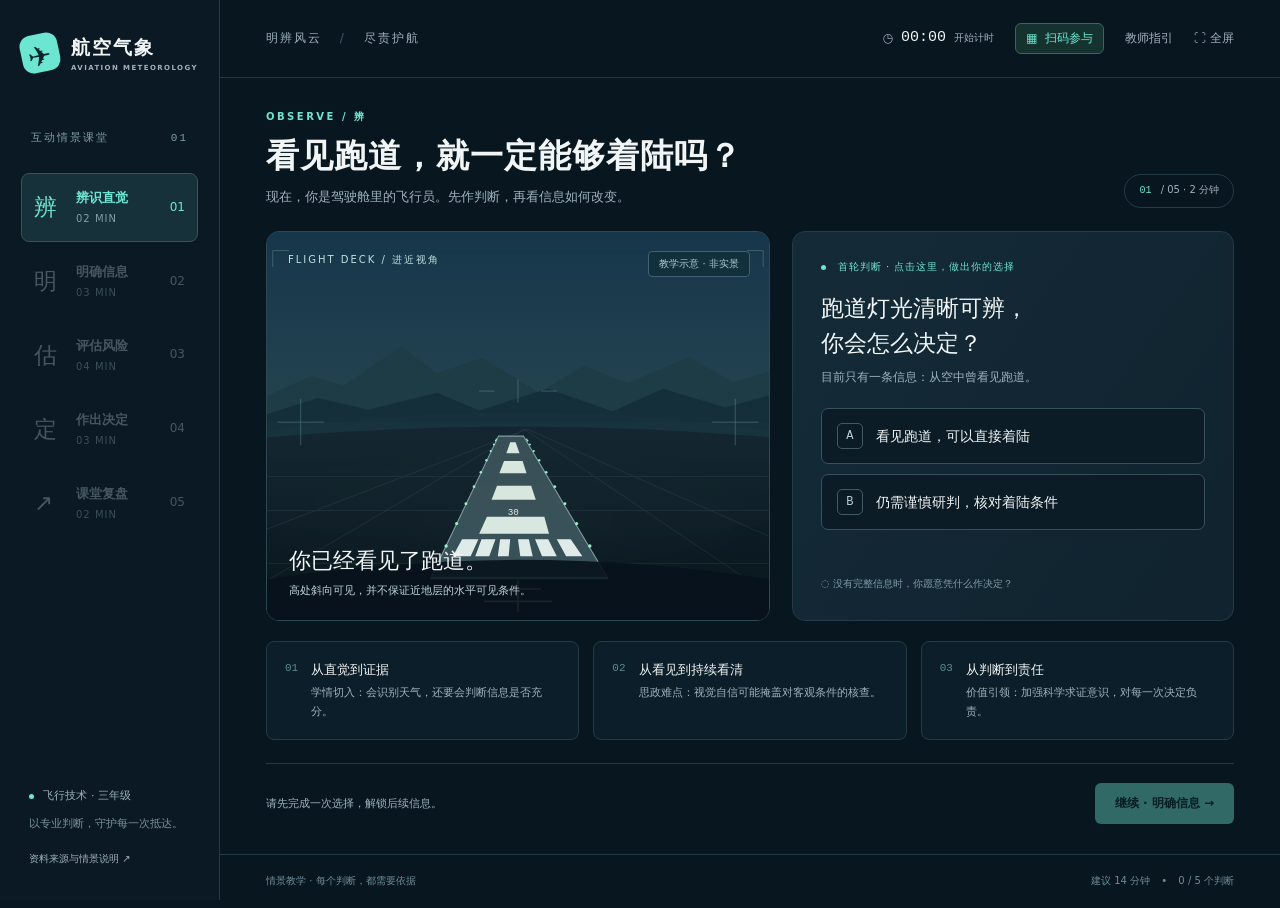
==== index.html @ 800b9dc3 "Publish aviation meteorology interactive classroom Add the complete classroom, mobile sharing page, " ====
<!doctype html>
<html lang="zh-CN">
<head><meta charset="UTF-8"><meta name="viewport" content="width=device-width,initial-scale=1"><meta name="theme-color" content="#08161f"><meta name="description" content="航空气象课程思政互动课堂：围绕低能见度进近与伊春案例，在辨、明、估、定中练习有依据的安全判断。"><title>明辨风云 · 尽责护航 | 航空气象互动课堂</title><link rel="stylesheet" href="style.css"><script src="app.js" defer></script><script src="share.js" defer></script></head>
<body>
<div class="app-shell">
<aside class="sidebar" aria-label="课堂导航">
<a class="brand" href="#" aria-label="航空气象课堂首页"><span class="brand-icon">✈</span><span>航空气象<small>AVIATION METEOROLOGY</small></span></a>
<div class="course-label">互动情景课堂 <span>01</span></div>
<nav id="stage-nav" aria-label="教学阶段"></nav>
<div class="side-bottom"><span class="status-dot"></span> 飞行技术 · 三年级<p>以专业判断，守护每一次抵达。</p><button class="text-btn" data-action="sources">资料来源与情景说明 ↗</button></div>
</aside>
<div class="workspace">
<header class="topbar"><div class="breadcrumb">明辨风云 <span>/</span> 尽责护航</div><div class="tools"><button id="clock" data-action="timer" title="开始或暂停课堂计时" aria-label="开始课堂计时">◷ <span id="clock-value">00:00</span><span id="clock-state">开始计时</span></button><button data-action="share" class="share-trigger" aria-haspopup="dialog" aria-controls="share-dialog"><span aria-hidden="true">▦</span> 扫码参与</button><button data-action="teacher" class="utility">教师指引</button><button data-action="fullscreen" class="utility" aria-label="切换全屏">⛶ <span>全屏</span></button></div></header>
<main id="main" tabindex="-1"></main>
<footer class="footer"><span>情景教学 · 每个判断，都需要依据</span><span>建议 14 分钟 <span class="footer-dot">•</span> <span id="progress-label">0 / 5 个判断</span></span></footer>
</div></div>
<dialog id="teacher-dialog" aria-labelledby="teacher-title"><div class="dialog-head"><span class="eyebrow">TEACHING GUIDE</span><button data-action="close-dialog" aria-label="关闭教师指引">✕</button></div><h2 id="teacher-title">把“知道”带到“做到”</h2><p class="muted">面向飞行技术专业三年级；以下为教学预判，可用首题检验，不是实测学情统计。</p><div class="guide-table"><div><b>学情分析</b><p>已有天气现象与报文基础，但易把“看见跑道”当作着陆充分条件；对动态恶化和运行限制的联系不够熟练。</p></div><div><b>思政难点 → 育人目标</b><p>视觉自信压过证据 → 加强科学求证意识<br>完成任务压过限制 → 提高规章执行自觉<br>知道风险却迟疑行动 → 培养生命至上的责任担当</p></div></div><ol class="lesson-plan"><li><b>辨 · 2分钟</b> 先投票，再显现近地层雾。追问：刚才的依据充分吗？</li><li><b>明 · 3分钟</b> 点击报文字段。追问：VIS与RVR在描述同一件事吗？</li><li><b>估 · 4分钟</b> 两次决策逐步揭示。追问：许可、经验能否替代适用标准？</li><li><b>定 · 3分钟</b> 在独立RVR情景中作决定，用证据、限制、行动组织回答。</li><li><b>复盘 · 2分钟</b> 对照首次选择，讨论如何把安全责任落实为明确的机组行动。</li></ol><div class="callout">可用键盘 Tab 选择、Enter 确认；←/→ 切换已解锁阶段。右上角控制计时与全屏。课堂选择仅保存在当前浏览器，不汇总班级数据。</div><button class="danger-link" data-action="reset-prompt">重新开始本轮课堂</button><div id="reset-confirm" hidden><p>将清除本浏览器的选择、反思和计时。</p><button class="primary" data-action="reset">确认重新开始</button> <button class="secondary" data-action="cancel-reset">保留当前进度</button></div></dialog>
<dialog id="sources-dialog" aria-labelledby="sources-title"><div class="dialog-head"><span class="eyebrow">SOURCES & SCOPE</span><button data-action="close-dialog" aria-label="关闭资料来源">✕</button></div><h2 id="sources-title">有出处，也有边界</h2><div class="source-item"><span>01 / 真实案例</span><h3>2010年8月24日伊春飞机坠毁事故</h3><p>采用2012年公布的最终调查报告；页面时间均为北京时间。案例为VOR/DME非精密进近，MDA 440米是报告所载高度，不是离地高度。报告在此处未提供RVR值，本课堂不补造历史RVR或原始METAR。</p><a href="https://www.mem.gov.cn/gk/sgcc/tbzdsgdcbg/2012/201206/t20120629_245232.shtml" target="_blank" rel="noopener noreferrer">应急管理部 · 最终事故调查报告 ↗</a></div><div class="source-item"><span>02 / 运行概念</span><h3>航空器运营人全天候运行规定</h3><p>民航局公开文件：进近标准涉及VIS/RVR及DA/H或MDA/H，还取决于程序、设备、机组资格及运营人批准。进近终止限制与最低高度处的目视参考判断需要分别核对。</p><a href="https://www.caac.gov.cn/XXGK/XXGK/GFXWJ/202602/P020260204582783346318.pdf" target="_blank" rel="noopener noreferrer">民航局 · 全天候运行规定（公开PDF）↗</a></div><div class="source-item"><span>03 / RVR概念</span><p>RVR描述驾驶员在跑道中线上可辨认跑道标志或灯光的距离，受大气透明度、背景亮度及灯光等因素影响。</p><a href="https://www.faa.gov/about/office_org/headquarters_offices/ato/service_units/techops/navservices/lsg/rvr" target="_blank" rel="noopener noreferrer">FAA · Runway Visual Range ↗</a></div><p class="callout">报文与精密进近练习均为独立的教学设定，不是伊春事故实况。动画仅表达斜向可见不等于近地水平可见，不按比例还原。课堂用于判断训练；实际运行以现行规章、经批准的运行手册与航图为准。</p><p class="muted">资料核验：2026年10月15日。</p></dialog>
<dialog id="share-dialog" class="share-dialog" aria-labelledby="share-title"><div class="dialog-head"><span class="eyebrow">JOIN THE CLASSROOM</span><button data-action="share-close" aria-label="关闭扫码分享">✕</button></div><h2 id="share-title">扫码，进入你的驾驶舱</h2><p class="muted">用手机扫描二维码，独立完成“辨、明、估、定”的情景判断。</p><div class="share-dialog-grid"><div class="qr-frame"><img src="classroom-qr.svg" width="280" height="280" alt="航空气象互动课堂二维码，指向本课堂首页"></div><div class="share-steps"><span class="eyebrow">从一份判断开始</span><ol><li>使用手机相机或扫一扫识别二维码</li><li>在浏览器中打开课堂网页</li><li>以飞行员身份，逐步作出你的选择</li></ol><p class="muted">每台手机的答题进度独立保存，不会显示或覆盖教师端的选择。</p><a class="share-poster-link" href="share.html" target="_blank" rel="noopener">打开大屏分享页 ↗</a></div></div><label class="small-label" for="share-url">也可以直接复制课堂链接</label><div class="share-link-row"><input id="share-url" class="share-url" readonly value="https://amberx-stack.github.io/aviation-weather-classroom" aria-label="课堂分享链接"><button class="primary" data-action="copy-link">复制链接</button></div><div class="share-actions"><a class="secondary download-qr" href="classroom-qr.png" download="航空气象课堂二维码.png">下载二维码</a><button class="secondary native-share" data-action="native-share" hidden>系统分享</button></div><p class="share-access-note">公开课堂：拿到链接即可参与，无需登录ChatGPT。</p><p id="share-status" class="muted" role="status" aria-live="polite"></p></dialog>
<div id="toast" role="status" aria-live="polite"></div>
</body></html>
---- style.css ----
:root{color-scheme:dark;--bg:#08161f;--panel:#0d202c;--panel2:#122a37;--line:#233b47;--text:#f1f5f5;--muted:#9eb2bd;--cyan:#6ce5d1;--amber:#f5c477;--red:#ff9b91;--font:Inter,"PingFang SC","Microsoft YaHei",system-ui,sans-serif}*{box-sizing:border-box}body{margin:0;background:var(--bg);color:var(--text);font-family:var(--font);font-size:16px;line-height:1.65}button,a,input,textarea{ -webkit-tap-highlight-color:transparent}button{font:inherit;color:inherit;cursor:pointer}button:disabled{cursor:not-allowed;opacity:.4}button:focus-visible,a:focus-visible,textarea:focus-visible{outline:3px solid var(--cyan);outline-offset:4px}button{border:0}a{color:var(--cyan)}.app-shell{display:flex;min-height:100vh}.sidebar{width:220px;flex-shrink:0;border-right:1px solid var(--line);padding:32px 21px;display:flex;flex-direction:column;position:fixed;inset:0 auto 0 0;background:#0a1923;z-index:2}.brand{display:flex;gap:12px;align-items:center;text-decoration:none;color:var(--text);font-weight:650;letter-spacing:2px;font-size:19px}.brand-icon{display:grid;place-items:center;background:var(--cyan);color:#09232a;width:38px;height:38px;border-radius:11px;font-size:28px;transform:rotate(-12deg)}.brand small{display:block;font-size:7px;letter-spacing:1.4px;color:var(--muted)}.course-label{font-size:11px;letter-spacing:2px;color:#809ca9;margin:54px 10px 21px;display:flex;justify-content:space-between}.course-label span{font-family:monospace}.nav-step{display:flex;width:100%;text-align:left;gap:13px;align-items:center;padding:13px 12px;background:none;border-radius:8px;margin:5px 0;color:var(--muted);border:1px solid transparent;position:relative}.nav-step.active{background:#17313a;border-color:#335653;color:var(--cyan)}.nav-step .han{font-size:23px;line-height:1;width:29px}.nav-step .nav-title{font-size:13px;display:block;font-weight:600}.nav-step .nav-time{font-size:10px;display:block;margin-top:3px;color:#829da9;letter-spacing:1px}.nav-step .tick{margin-left:auto;font-size:12px}.side-bottom{margin-top:auto;padding:50px 8px 0;color:var(--muted);font-size:11px}.side-bottom p{font-size:11px;color:#78929f;margin:10px 0 17px}.status-dot{display:inline-block;width:5px;height:5px;background:var(--cyan);border-radius:50%;margin-right:6px}.text-btn{background:none;padding:0;color:var(--muted);font-size:10px;text-align:left}.workspace{margin-left:220px;width:calc(100% - 220px);min-height:100vh;display:flex;flex-direction:column}.topbar{height:78px;display:flex;align-items:center;justify-content:space-between;padding:0 46px;border-bottom:1px solid var(--line);gap:15px}.breadcrumb{font-size:12px;letter-spacing:2px;color:var(--muted)}.breadcrumb span{margin:0 12px;color:#3f5966}.tools{display:flex;gap:21px;align-items:center}.tools button{background:none;padding:4px 0;font-size:12px;color:var(--muted)}#clock{display:flex;gap:8px;align-items:center}#clock-value{font-family:monospace;color:var(--text);font-size:15px}#clock-state{font-size:10px}#clock.over #clock-value{color:var(--amber)}main{padding:31px 46px 30px;width:100%;max-width:1660px;margin:auto;outline:none}.eyebrow{display:block;font-size:10px;color:var(--cyan);letter-spacing:2.5px;font-weight:650}.page-heading{display:flex;align-items:flex-end;justify-content:space-between;gap:20px;margin:0 0 23px}.page-heading h1{font-size:clamp(25px,2.6vw,39px);letter-spacing:1px;line-height:1.35;margin:8px 0 8px;font-weight:600}.page-heading p{font-size:13px;color:var(--muted);margin:0}.step-pill{border:1px solid var(--line);border-radius:30px;padding:7px 14px;white-space:nowrap;color:var(--muted);font-size:10px}.stage-num{font-family:monospace;color:var(--cyan);margin-right:6px}.hero-grid{display:grid;grid-template-columns:minmax(0,1.14fr) minmax(340px,1fr);gap:22px}.scene{border:1px solid #304951;border-radius:13px;overflow:hidden;background:#0e2732;position:relative;min-height:390px}.scene svg{display:block;width:100%;height:100%;position:absolute;inset:0}.scene-label{position:absolute;top:20px;left:21px;font-size:10px;letter-spacing:2px;z-index:1;color:#bee0df}.scene-badge{position:absolute;top:19px;right:19px;z-index:1;background:#112c37bf;padding:4px 10px;border:1px solid #416170;border-radius:4px;font-size:10px;color:#a8d0d0}.scene-bottom{position:absolute;left:22px;right:22px;bottom:20px;z-index:1}.scene-bottom h3{font-size:22px;font-weight:500;line-height:1.4;margin:0 0 5px}.scene-bottom p{font-size:11px;color:#c2d6da;margin:0}.scene-hud{position:absolute;left:23px;top:66px;font-family:monospace;color:#b8ddd7;font-size:11px;border-left:2px solid #6ce5d166;padding-left:10px;line-height:2}.fog-layer{opacity:.04;transition:opacity 2.4s}.scene.foggy .fog-layer{opacity:.93}.runway-art{transition:opacity 2.5s}.scene.foggy .runway-art{opacity:.18}.question-card{padding:27px 28px;border:1px solid var(--line);border-radius:13px;background:linear-gradient(125deg,#142b37,#10232f);display:flex;flex-direction:column}.tag{display:inline-flex;align-items:center;gap:6px;font-size:10px;letter-spacing:1px;color:var(--cyan);align-self:flex-start}.question-card h2{font-size:23px;line-height:1.5;font-weight:550;margin:16px 0 8px}.question-card .lead{font-size:12px;margin:0 0 20px;color:var(--muted)}.choices{display:grid;gap:10px}.choice{width:100%;display:flex;text-align:left;align-items:center;gap:13px;border:1px solid #38505b;background:#0c1c26;padding:14px 15px;border-radius:7px;transition:border-color .2s,background .2s;font-size:14px}.choice:hover{background:#1a3540;border-color:#80b9b1}.choice .letter{border:1px solid #425a66;width:26px;height:26px;display:grid;place-items:center;color:#b8ced7;border-radius:5px;font:12px monospace;flex-shrink:0}.choice.selected{border-color:var(--amber);background:#3a3426}.choice.correct.selected{border-color:var(--cyan);background:#183d3d}.choice .answer-meta{margin-left:auto;font-size:10px;color:var(--amber)}.choice.correct.selected .answer-meta{color:var(--cyan)}.choice-note{margin-top:auto;padding-top:20px;color:#809ca9;font-size:10px;display:flex;gap:7px}.feedback{margin-top:17px;border-left:3px solid var(--amber);background:#39332355;padding:12px 16px;border-radius:0 5px 5px 0;font-size:13px;animation:reveal .4s}.feedback.good{border-color:var(--cyan);background:#163b3b66}.feedback strong{display:block;color:var(--amber);font-size:14px;margin-bottom:4px}.feedback.good strong{color:var(--cyan)}.feedback p{margin:0;color:#d2dce0}.feedback .value-line{display:block;font-size:11px;margin-top:8px;color:#a4c1cb}.insights{display:grid;grid-template-columns:repeat(3,1fr);gap:14px;margin:20px 0}.insight{padding:17px 18px;border:1px solid var(--line);border-radius:8px;display:flex;gap:13px;background:#0c1e29}.insight .index{font:11px monospace;color:#5d8b91;padding-top:3px}.insight h3{font-size:13px;margin:0 0 4px;font-weight:550}.insight p{font-size:11px;color:var(--muted);line-height:1.7;margin:0}.bottom-nav{display:flex;justify-content:space-between;align-items:center;gap:15px;margin-top:23px;padding-top:19px;border-top:1px solid var(--line)}.bottom-nav .prompt{font-size:11px;color:var(--muted);max-width:65%}.primary,.secondary{padding:11px 20px;border-radius:6px;font-size:12px;font-weight:650}.primary{background:var(--cyan);color:#082a2a}.primary:hover{background:#94efdd}.secondary{background:#19333f;color:#d3e4e8;border:1px solid #355461}.footer{padding:18px 46px;margin-top:auto;display:flex;justify-content:space-between;border-top:1px solid var(--line);font-size:10px;color:#6f8c99;gap:10px}.footer-dot{margin:0 8px}.two-col{display:grid;grid-template-columns:1.08fr 1fr;gap:22px}.panel{padding:25px 27px;border:1px solid var(--line);border-radius:12px;background:var(--panel)}.panel h2{font-size:21px;font-weight:550;margin:8px 0 12px}.panel p{color:var(--muted);font-size:13px}.panel-top{display:flex;justify-content:space-between;align-items:center}.small-label{font-size:10px;color:var(--muted);letter-spacing:1px}.data-tag{font-size:10px;color:var(--amber);border:1px solid #695a3b;border-radius:4px;padding:2px 7px}.metar{padding:21px 17px;background:#07151e;border-radius:6px;line-height:2.2;margin:17px 0;font:14px/2.5 monospace;color:#c3d5dd}.metar button{font:inherit;background:#17423f;color:var(--cyan);border:1px solid #3a7067;border-radius:3px;padding:0 5px;margin:2px}.metar button.opened{border-color:var(--cyan)}.decode{padding:13px 15px;border:1px solid #315456;background:#14323166;margin-top:10px;border-radius:6px;animation:reveal .3s}.decode b{font-size:13px;color:var(--cyan)}.decode p{margin:4px 0 0;font-size:12px}.muted{color:var(--muted);font-size:12px}.callout{font-size:12px;background:#17313a;padding:14px 17px;border-radius:6px;border-left:2px solid #598d90;color:#cadbdf;line-height:1.8;margin:16px 0}.compare{display:grid;grid-template-columns:1fr 1fr;gap:12px;margin:18px 0}.metric{padding:15px;border:1px solid var(--line);border-radius:7px}.metric .name{font-size:10px;color:var(--muted)}.metric strong{display:block;font:30px/1.5 monospace;color:var(--text)}.metric strong small{font-size:12px;color:var(--muted)}.metric.warn strong{color:var(--amber)}.metric p{font-size:11px;margin:3px 0 0}.timeline{margin-top:17px}.timeline-item{display:grid;grid-template-columns:66px 1fr;gap:16px;border-left:1px solid #31545b;padding:0 0 21px 16px;position:relative}.timeline-item:before{content:'';position:absolute;left:-4px;top:7px;background:var(--cyan);width:7px;height:7px;border-radius:50%}.timeline-item time{font:12px/2 monospace;color:var(--cyan)}.timeline-item p{margin:0;font-size:13px}.timeline-item small{font-size:10px;color:#698795;display:block;margin-top:5px}.case-progress{display:flex;align-items:center;gap:10px;margin:15px 0}.case-progress span{height:3px;background:#28434b;flex:1}.case-progress .done{background:var(--cyan)}.subtle-btn{font-size:11px;color:var(--cyan);background:none;padding:6px 0}.result-banner{border:1px solid #38615e;background:linear-gradient(120deg,#133b3a,#142b38);padding:27px 30px;border-radius:10px;display:flex;align-items:center;justify-content:space-between;gap:20px}.result-banner h2{font-size:26px;font-weight:550;margin:3px 0}.result-banner p{font-size:12px;color:var(--muted);margin:0}.score{font:42px monospace;color:var(--cyan);white-space:nowrap}.score small{font:12px var(--font);color:var(--muted)}.review-list{margin:18px 0}.review-row{padding:16px 18px;border:1px solid var(--line);border-bottom:0;display:grid;grid-template-columns:100px 1fr 75px;gap:15px;align-items:center;font-size:12px;background:var(--panel)}.review-row:first-child{border-radius:7px 7px 0 0}.review-row:last-child{border-bottom:1px solid var(--line);border-radius:0 0 7px 7px}.review-row b{font-weight:550}.review-row p{margin:3px 0 0;color:var(--muted);font-size:11px}.review-row .outcome{color:var(--amber);text-align:right;font-size:10px}.review-row .outcome.good{color:var(--cyan)}.reflection{width:100%;resize:vertical;min-height:94px;padding:14px;background:#071820;border:1px solid #35505c;color:var(--text);font:13px/1.8 var(--font);border-radius:6px}.review-actions{display:flex;gap:10px;flex-wrap:wrap}.transfer-label{font-size:10px;color:var(--amber);margin-bottom:7px}.risk-strip{display:flex;gap:10px;margin:18px 0;flex-wrap:wrap}.risk-strip span{font-size:11px;border:1px solid #47503c;background:#32332566;color:#ddc88c;border-radius:5px;padding:5px 10px}.statement{font-size:16px!important;line-height:1.8!important;color:#e0e9ec!important}.action-words{display:flex;gap:8px;margin-top:14px;flex-wrap:wrap}.action-words span{background:#19453f;color:var(--cyan);padding:4px 10px;border-radius:4px;font-size:11px}dialog{background:#10232e;color:var(--text);border:1px solid #42606d;border-radius:13px;padding:27px 32px;max-width:740px;width:calc(100% - 30px);max-height:88vh;box-shadow:0 40px 100px #0008}dialog::backdrop{background:#020b12d9;backdrop-filter:blur(5px)}.dialog-head{display:flex;align-items:center;justify-content:space-between}.dialog-head button{background:none;color:var(--muted);font-size:20px}dialog h2{font-size:25px;margin:13px 0}dialog h3{font-size:16px;font-weight:550;margin:8px 0}.guide-table{display:grid;grid-template-columns:1fr 1.3fr;gap:20px;margin:20px 0}.guide-table b{font-size:13px;color:var(--cyan)}.guide-table p{font-size:12px;color:#bfd0d8;line-height:2}.lesson-plan{padding-left:22px;color:#b9ccd5;font-size:12px}.lesson-plan li{padding:6px 0}.lesson-plan b{display:block;color:#e8f1f3}.danger-link{background:none;color:var(--red);font-size:12px;padding:9px 0}.source-item{border-top:1px solid #304954;padding:18px 0}.source-item span{font-size:10px;color:var(--cyan);letter-spacing:1px}.source-item p{font-size:12px;color:#b8cbd4;line-height:1.9}.source-item a{font-size:12px}#toast{position:fixed;bottom:30px;left:50%;transform:translateX(-50%);background:#214c49;color:#e8fffa;padding:9px 20px;border:1px solid #4d807a;border-radius:6px;font-size:12px;z-index:10;opacity:0;pointer-events:none;transition:opacity .2s}#toast.show{opacity:1}.mobile-stage{display:none}.chart-line{height:5px;border-radius:4px;background:#2c4650;margin-top:14px;overflow:hidden}.chart-line span{display:block;background:var(--amber);height:100%;width:77.78%}.scene-caption{font-size:10px!important;color:#91acb8!important}body.presentation .sidebar{width:180px}body.presentation .workspace{margin-left:180px;width:calc(100% - 180px)}@keyframes reveal{from{opacity:0;transform:translateY(6px)}to{opacity:1;transform:translateY(0)}}@media(min-width:1600px){main{padding-top:45px;padding-bottom:45px}.scene{min-height:470px}.question-card{padding:37px}.question-card h2{font-size:29px}.choice{font-size:17px;padding:19px}.question-card .lead{font-size:15px}.insight h3{font-size:16px}.insight p{font-size:13px}.panel p{font-size:15px}.panel h2{font-size:25px}.feedback{font-size:15px}.timeline-item p{font-size:15px}}@media(max-width:1120px){.sidebar{width:180px;padding:25px 14px}.workspace{margin-left:180px;width:calc(100% - 180px)}main{padding:26px}.topbar{padding:0 26px}.footer{padding:16px 26px}.hero-grid{grid-template-columns:1fr 1fr}.question-card{padding:21px}.question-card h2{font-size:21px}.scene{min-height:380px}.choice{font-size:13px;padding:12px}.brand{font-size:16px;gap:8px}.brand-icon{width:31px;height:31px}.brand small{font-size:6px}.tools{gap:14px}.two-col{grid-template-columns:1fr 1fr;gap:16px}.panel{padding:22px}.insight{padding:14px;gap:8px}.breadcrumb{font-size:11px}}@media(max-width:850px){.sidebar{position:static;width:auto;padding:13px 20px;border-right:0;border-bottom:1px solid var(--line)}.app-shell{display:block}.brand{font-size:16px}.brand-icon{height:28px;width:28px;font-size:21px}.brand small{font-size:6px}.course-label,.side-bottom{display:none}.sidebar nav{display:flex;gap:6px;margin-top:12px}.nav-step{padding:8px;justify-content:center;gap:6px;margin:0}.nav-step .han{width:auto;font-size:19px}.nav-step .nav-time,.nav-step .tick{display:none}.nav-step .nav-title{font-size:10px}.workspace,body.presentation .workspace{margin:0;width:100%}body.presentation .sidebar{width:auto}.topbar{height:55px;padding:0 22px}.breadcrumb{font-size:10px}.tools{gap:15px}.tools button{font-size:11px}#clock-state{display:none}.hero-grid,.two-col{grid-template-columns:1fr}.scene{min-height:320px}.question-card{padding:24px}.question-card h2{font-size:25px}.insights{gap:8px}.insight{display:block}.insight .index{display:none}.page-heading h1{font-size:28px}.panel h2{font-size:24px}.footer{font-size:9px}.review-row{grid-template-columns:75px 1fr 55px}}@media(max-width:500px){main{padding:22px 18px}.breadcrumb{letter-spacing:.5px}.breadcrumb span{margin:0 5px}.utility span{display:none}.tools{gap:12px}.page-heading{align-items:flex-start;gap:9px}.page-heading h1{font-size:25px}.page-heading p{font-size:11px}.step-pill{font-size:9px;padding:5px 8px;margin-top:3px}.hero-grid{gap:15px}.scene{min-height:270px}.scene-bottom h3{font-size:21px}.scene-bottom p{font-size:10px}.question-card h2{font-size:23px}.insights{grid-template-columns:1fr}.insight{padding:12px 15px}.insight p{font-size:12px}.insight h3{font-size:14px}.bottom-nav .prompt{max-width:50%;font-size:10px}.bottom-nav{gap:10px}.primary,.secondary{padding:10px 14px}.footer{padding:15px 18px;display:block}.footer>span{display:block;margin:3px 0}.guide-table{grid-template-columns:1fr;gap:6px}.guide-table p{margin:6px 0}.result-banner{padding:20px;gap:10px}.result-banner h2{font-size:22px}.score{font-size:31px}.review-row{grid-template-columns:1fr 60px;gap:8px}.review-row>b{grid-column:1/-1;color:var(--cyan)}dialog{padding:21px}.nav-step .nav-title{display:none}.metar{font-size:12px}.panel{padding:21px}.metric strong{font-size:27px}.eyebrow{font-size:9px}}
@media(prefers-reduced-motion:reduce){*,*:before,*:after{animation:none!important;transition:none!important;scroll-behavior:auto!important}}
@media print{.sidebar,.topbar,.footer,.bottom-nav,.review-actions{display:none}.workspace{margin:0;width:100%}body{background:white;color:#111}.panel,.review-row,.result-banner{background:white;color:#111;border-color:#aaa}main{padding:0}.muted,.review-row p,.result-banner p{color:#333}.score{color:#16665d}}
@keyframes fogReveal{from{opacity:.04}to{opacity:.93}}@keyframes runwayFade{from{opacity:1}to{opacity:.18}}.scene.foggy .fog-layer{animation:fogReveal 2.4s ease both}.scene.foggy .runway-art{animation:runwayFade 2.4s ease both}
@media(prefers-reduced-motion:reduce){.scene.foggy .fog-layer,.scene.foggy .runway-art{animation:none!important}}
/* Sharing surfaces: locally served QR assets with a four-module quiet zone. */
.tools .share-trigger{color:var(--cyan);border:1px solid #35665f;border-radius:6px;padding:5px 10px;background:#15322f;white-space:nowrap}.share-trigger span{margin-right:4px}.share-dialog{max-width:770px}.share-dialog-grid{display:grid;grid-template-columns:260px 1fr;gap:30px;align-items:center;margin:25px 0}.qr-frame{background:#fff;border-radius:11px;padding:12px;box-shadow:0 12px 40px #0002;line-height:0}.qr-frame img{display:block;width:100%;height:auto;aspect-ratio:1;image-rendering:pixelated}.share-steps ol{padding-left:19px;font-size:13px;color:#d5e3e7;line-height:2.2;margin:12px 0}.share-poster-link{font-size:12px;text-decoration:none}.share-link-row{display:flex;gap:9px;margin:8px 0 15px}.share-url{min-width:0;width:100%;font:12px/1.8 ui-monospace,monospace;border:1px solid #375560;background:#081c26;color:#c6dedf;border-radius:6px;padding:11px 12px}.share-link-row button{flex-shrink:0}.share-actions{display:flex;gap:10px;flex-wrap:wrap;align-items:center}.download-qr{text-decoration:none;display:inline-block}.share-actions [hidden]{display:none!important}.share-access-note{font-size:11px;color:#9eb2bd;border-top:1px solid var(--line);margin:20px 0 0;padding-top:14px}.sharing-page{background:radial-gradient(ellipse at 10% 50%,#153d4055,transparent 57%),#08161f;min-height:100vh}.share-header{display:flex;justify-content:space-between;align-items:center;padding:26px 5vw;border-bottom:1px solid var(--line)}.share-return{font-size:12px;color:var(--muted);text-decoration:none}.share-poster{display:grid;grid-template-columns:1fr 1fr;gap:8vw;align-items:center;max-width:1300px;padding:55px 40px;margin:auto}.share-story h1{font-size:clamp(40px,4.5vw,66px);font-weight:550;line-height:1.35;margin:24px 0;letter-spacing:2px}.share-intro{font-size:18px;line-height:2;color:#bbd1d9;margin:0 0 30px}.share-route{display:flex;gap:14px;align-items:center;justify-content:space-between;margin-bottom:25px;max-width:410px}.share-route>span{font-size:27px;color:var(--cyan);text-align:center}.share-route small{font-size:10px;color:var(--muted);display:block;margin-top:5px;white-space:nowrap}.share-route i{font-style:normal;color:#4a6f75}.share-code-panel{padding:26px 30px;background:#102631;border:1px solid #2e505a;border-radius:15px;text-align:center}.share-code-panel h2{font-size:21px;font-weight:550;margin:7px 0 20px}.qr-large{max-width:420px;margin:auto;padding:14px}.qr-instruction{font-size:11px;color:var(--muted);margin:17px 0}.share-code-panel .share-actions{margin-top:15px;justify-content:center}.share-code-panel #share-status:empty,.share-dialog #share-status:empty{display:none}.share-page-footer{padding:5px 25px 25px;text-align:center;color:#8faab5;font-size:11px}.share-page-footer p{margin:5px 0}.sr-only{position:absolute;width:1px;height:1px;overflow:hidden;clip:rect(0,0,0,0);white-space:nowrap}@media(min-width:1650px){.share-poster{max-width:1500px;padding-top:75px;padding-bottom:75px}.qr-large{max-width:480px}.share-code-panel{padding:35px 40px}.share-story h1{font-size:76px}.share-code-panel h2{font-size:26px}}@media(max-width:850px){.share-poster{gap:35px;padding:35px 25px;grid-template-columns:1fr;max-width:620px}.share-story h1{font-size:42px;margin:15px 0}.share-intro{font-size:16px;margin-bottom:20px}.share-story> .muted{margin-bottom:0}.qr-large{max-width:360px}.share-route{max-width:400px}.share-dialog-grid{grid-template-columns:220px 1fr;gap:22px}.tools{gap:12px}}@media(max-width:500px){.topbar .breadcrumb{display:none}.topbar .tools{width:100%;justify-content:space-between}.tools .share-trigger{font-size:11px;padding:4px 8px}.share-dialog-grid{grid-template-columns:1fr;gap:20px}.share-dialog-grid>.qr-frame{width:230px;margin:auto}.share-steps ol{margin:8px 0}.share-steps> .eyebrow{display:none}.share-link-row{flex-wrap:wrap}.share-url{font-size:10px}.share-story h1{font-size:36px}.share-poster{padding:28px 20px;gap:25px}.share-code-panel{padding:23px 18px}.share-code-panel h2{font-size:20px}.share-header{padding:18px 20px}.share-return{font-size:10px}.share-page-footer{font-size:10px}}
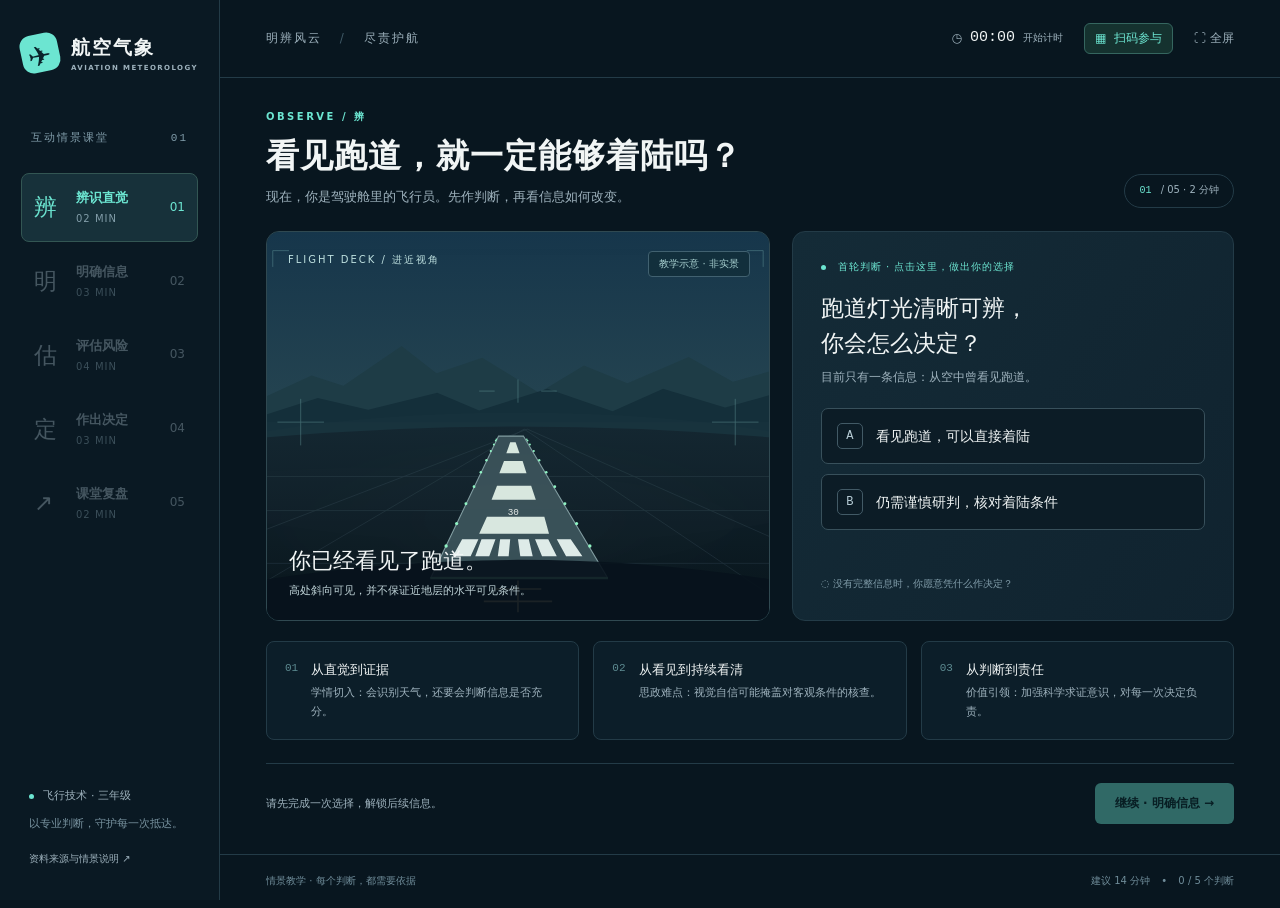
==== commit e51d90e5: "Default QR entry to student view; retain separate teacher guide" ====
--- a/index.html
+++ b/index.html
@@ -1,6 +1,6 @@
 <!doctype html>
 <html lang="zh-CN">
-<head><meta charset="UTF-8"><meta name="viewport" content="width=device-width,initial-scale=1"><meta name="theme-color" content="#08161f"><meta name="description" content="航空气象课程思政互动课堂：围绕低能见度进近与伊春案例，在辨、明、估、定中练习有依据的安全判断。"><title>明辨风云 · 尽责护航 | 航空气象互动课堂</title><link rel="stylesheet" href="style.css"><script src="app.js" defer></script><script src="share.js" defer></script></head>
+<head><meta charset="UTF-8"><meta name="viewport" content="width=device-width,initial-scale=1"><meta name="theme-color" content="#08161f"><meta name="description" content="航空气象课程思政互动课堂：围绕低能见度进近与伊春案例，在辨、明、估、定中练习有依据的安全判断。"><title>明辨风云 · 尽责护航 | 航空气象互动课堂</title><link rel="stylesheet" href="style.css?v=student-view-1"><script src="app.js?v=student-view-1" defer></script><script src="share.js" defer></script></head>
 <body>
 <div class="app-shell">
 <aside class="sidebar" aria-label="课堂导航">
@@ -10,12 +10,13 @@
 <div class="side-bottom"><span class="status-dot"></span> 飞行技术 · 三年级<p>以专业判断，守护每一次抵达。</p><button class="text-btn" data-action="sources">资料来源与情景说明 ↗</button></div>
 </aside>
 <div class="workspace">
-<header class="topbar"><div class="breadcrumb">明辨风云 <span>/</span> 尽责护航</div><div class="tools"><button id="clock" data-action="timer" title="开始或暂停课堂计时" aria-label="开始课堂计时">◷ <span id="clock-value">00:00</span><span id="clock-state">开始计时</span></button><button data-action="share" class="share-trigger" aria-haspopup="dialog" aria-controls="share-dialog"><span aria-hidden="true">▦</span> 扫码参与</button><button data-action="teacher" class="utility">教师指引</button><button data-action="fullscreen" class="utility" aria-label="切换全屏">⛶ <span>全屏</span></button></div></header>
+<header class="topbar"><div class="breadcrumb">明辨风云 <span>/</span> 尽责护航</div><div class="tools"><button id="clock" data-action="timer" title="开始或暂停课堂计时" aria-label="开始课堂计时">◷ <span id="clock-value">00:00</span><span id="clock-state">开始计时</span></button><button data-action="share" class="share-trigger" aria-haspopup="dialog" aria-controls="share-dialog"><span aria-hidden="true">▦</span> 扫码参与</button><button data-action="teacher" class="utility" data-teacher-only hidden>教师指引</button><button data-action="fullscreen" class="utility" aria-label="切换全屏">⛶ <span>全屏</span></button></div></header>
 <main id="main" tabindex="-1"></main>
 <footer class="footer"><span>情景教学 · 每个判断，都需要依据</span><span>建议 14 分钟 <span class="footer-dot">•</span> <span id="progress-label">0 / 5 个判断</span></span></footer>
 </div></div>
-<dialog id="teacher-dialog" aria-labelledby="teacher-title"><div class="dialog-head"><span class="eyebrow">TEACHING GUIDE</span><button data-action="close-dialog" aria-label="关闭教师指引">✕</button></div><h2 id="teacher-title">把“知道”带到“做到”</h2><p class="muted">面向飞行技术专业三年级；以下为教学预判，可用首题检验，不是实测学情统计。</p><div class="guide-table"><div><b>学情分析</b><p>已有天气现象与报文基础，但易把“看见跑道”当作着陆充分条件；对动态恶化和运行限制的联系不够熟练。</p></div><div><b>思政难点 → 育人目标</b><p>视觉自信压过证据 → 加强科学求证意识<br>完成任务压过限制 → 提高规章执行自觉<br>知道风险却迟疑行动 → 培养生命至上的责任担当</p></div></div><ol class="lesson-plan"><li><b>辨 · 2分钟</b> 先投票，再显现近地层雾。追问：刚才的依据充分吗？</li><li><b>明 · 3分钟</b> 点击报文字段。追问：VIS与RVR在描述同一件事吗？</li><li><b>估 · 4分钟</b> 两次决策逐步揭示。追问：许可、经验能否替代适用标准？</li><li><b>定 · 3分钟</b> 在独立RVR情景中作决定，用证据、限制、行动组织回答。</li><li><b>复盘 · 2分钟</b> 对照首次选择，讨论如何把安全责任落实为明确的机组行动。</li></ol><div class="callout">可用键盘 Tab 选择、Enter 确认；←/→ 切换已解锁阶段。右上角控制计时与全屏。课堂选择仅保存在当前浏览器，不汇总班级数据。</div><button class="danger-link" data-action="reset-prompt">重新开始本轮课堂</button><div id="reset-confirm" hidden><p>将清除本浏览器的选择、反思和计时。</p><button class="primary" data-action="reset">确认重新开始</button> <button class="secondary" data-action="cancel-reset">保留当前进度</button></div></dialog>
+<template id="teacher-guide-template"><dialog id="teacher-dialog" aria-labelledby="teacher-title"><div class="dialog-head"><span class="eyebrow">TEACHING GUIDE</span><button data-action="close-dialog" aria-label="关闭教师指引">✕</button></div><h2 id="teacher-title">把“知道”带到“做到”</h2><p class="muted">面向飞行技术专业三年级；以下为教学预判，可用首题检验，不是实测学情统计。</p><div class="guide-table"><div><b>学情分析</b><p>已有天气现象与报文基础，但易把“看见跑道”当作着陆充分条件；对动态恶化和运行限制的联系不够熟练。</p></div><div><b>思政难点 → 育人目标</b><p>视觉自信压过证据 → 加强科学求证意识<br>完成任务压过限制 → 提高规章执行自觉<br>知道风险却迟疑行动 → 培养生命至上的责任担当</p></div></div><ol class="lesson-plan"><li><b>辨 · 2分钟</b> 先投票，再显现近地层雾。追问：刚才的依据充分吗？</li><li><b>明 · 3分钟</b> 点击报文字段。追问：VIS与RVR在描述同一件事吗？</li><li><b>估 · 4分钟</b> 两次决策逐步揭示。追问：许可、经验能否替代适用标准？</li><li><b>定 · 3分钟</b> 在独立RVR情景中作决定，用证据、限制、行动组织回答。</li><li><b>复盘 · 2分钟</b> 对照首次选择，讨论如何把安全责任落实为明确的机组行动。</li></ol><div class="callout">可用键盘 Tab 选择、Enter 确认；←/→ 切换已解锁阶段。右上角控制计时与全屏。课堂选择仅保存在当前浏览器，不汇总班级数据。</div><button class="danger-link" data-action="reset-prompt">重新开始本轮课堂</button><div id="reset-confirm" hidden><p>将清除本浏览器的选择、反思和计时。</p><button class="primary" data-action="reset">确认重新开始</button> <button class="secondary" data-action="cancel-reset">保留当前进度</button></div></dialog></template>
 <dialog id="sources-dialog" aria-labelledby="sources-title"><div class="dialog-head"><span class="eyebrow">SOURCES & SCOPE</span><button data-action="close-dialog" aria-label="关闭资料来源">✕</button></div><h2 id="sources-title">有出处，也有边界</h2><div class="source-item"><span>01 / 真实案例</span><h3>2010年8月24日伊春飞机坠毁事故</h3><p>采用2012年公布的最终调查报告；页面时间均为北京时间。案例为VOR/DME非精密进近，MDA 440米是报告所载高度，不是离地高度。报告在此处未提供RVR值，本课堂不补造历史RVR或原始METAR。</p><a href="https://www.mem.gov.cn/gk/sgcc/tbzdsgdcbg/2012/201206/t20120629_245232.shtml" target="_blank" rel="noopener noreferrer">应急管理部 · 最终事故调查报告 ↗</a></div><div class="source-item"><span>02 / 运行概念</span><h3>航空器运营人全天候运行规定</h3><p>民航局公开文件：进近标准涉及VIS/RVR及DA/H或MDA/H，还取决于程序、设备、机组资格及运营人批准。进近终止限制与最低高度处的目视参考判断需要分别核对。</p><a href="https://www.caac.gov.cn/XXGK/XXGK/GFXWJ/202602/P020260204582783346318.pdf" target="_blank" rel="noopener noreferrer">民航局 · 全天候运行规定（公开PDF）↗</a></div><div class="source-item"><span>03 / RVR概念</span><p>RVR描述驾驶员在跑道中线上可辨认跑道标志或灯光的距离，受大气透明度、背景亮度及灯光等因素影响。</p><a href="https://www.faa.gov/about/office_org/headquarters_offices/ato/service_units/techops/navservices/lsg/rvr" target="_blank" rel="noopener noreferrer">FAA · Runway Visual Range ↗</a></div><p class="callout">报文与精密进近练习均为独立的教学设定，不是伊春事故实况。动画仅表达斜向可见不等于近地水平可见，不按比例还原。课堂用于判断训练；实际运行以现行规章、经批准的运行手册与航图为准。</p><p class="muted">资料核验：2026年10月15日。</p></dialog>
 <dialog id="share-dialog" class="share-dialog" aria-labelledby="share-title"><div class="dialog-head"><span class="eyebrow">JOIN THE CLASSROOM</span><button data-action="share-close" aria-label="关闭扫码分享">✕</button></div><h2 id="share-title">扫码，进入你的驾驶舱</h2><p class="muted">用手机扫描二维码，独立完成“辨、明、估、定”的情景判断。</p><div class="share-dialog-grid"><div class="qr-frame"><img src="classroom-qr.svg" width="280" height="280" alt="航空气象互动课堂二维码，指向本课堂首页"></div><div class="share-steps"><span class="eyebrow">从一份判断开始</span><ol><li>使用手机相机或扫一扫识别二维码</li><li>在浏览器中打开课堂网页</li><li>以飞行员身份，逐步作出你的选择</li></ol><p class="muted">每台手机的答题进度独立保存，不会显示或覆盖教师端的选择。</p><a class="share-poster-link" href="share.html" target="_blank" rel="noopener">打开大屏分享页 ↗</a></div></div><label class="small-label" for="share-url">也可以直接复制课堂链接</label><div class="share-link-row"><input id="share-url" class="share-url" readonly value="https://amberx-stack.github.io/aviation-weather-classroom" aria-label="课堂分享链接"><button class="primary" data-action="copy-link">复制链接</button></div><div class="share-actions"><a class="secondary download-qr" href="classroom-qr.png" download="航空气象课堂二维码.png">下载二维码</a><button class="secondary native-share" data-action="native-share" hidden>系统分享</button></div><p class="share-access-note">公开课堂：拿到链接即可参与，无需登录ChatGPT。</p><p id="share-status" class="muted" role="status" aria-live="polite"></p></dialog>
+<dialog id="restart-dialog" aria-labelledby="restart-title"><div class="dialog-head"><span class="eyebrow">RESTART PRACTICE</span><button data-action="cancel-practice-reset" aria-label="关闭重新练习">✕</button></div><h2 id="restart-title">重新开始本轮练习？</h2><p class="muted">这会清除当前浏览器中的选择、反思和计时。</p><button class="primary" data-action="reset">确认重新开始</button> <button class="secondary" data-action="cancel-practice-reset">保留当前进度</button></dialog>
 <div id="toast" role="status" aria-live="polite"></div>
 </body></html>
